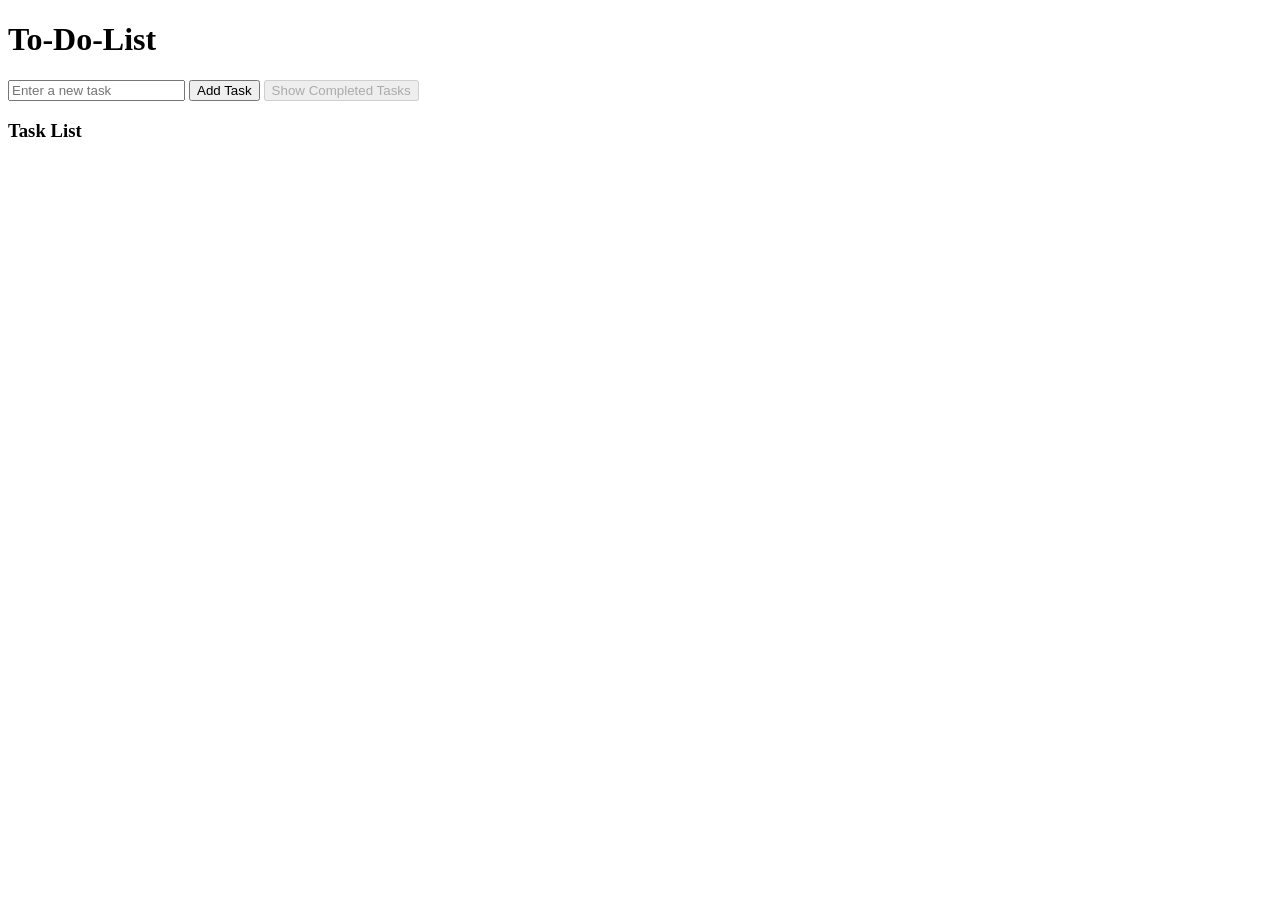
==== to-do list/index.html @ 254b6108 "Added JavaScript mini projects" ====
<!DOCTYPE html>
<html lang="en">
<head>
    <meta charset="UTF-8">
    <meta name="viewport" content="width=device-width, initial-scale=1.0">
    <title>To-Do-List</title>
    <style>
        .completed-list {
            display: none;
            margin-top: 20px;
        }
    </style>
</head>
<body>
    <h1>To-Do-List</h1>
    
    <input type="text" id="taskInput" placeholder="Enter a new task">
    <button onclick="addTask()">Add Task</button>
    <button class="showList" onclick="toggleCompletedList()">Show Completed Tasks</button>

   <div>
    <h3>Task List</h3>
    <ul id="taskList"></ul>
   </div>

    <div class="completed-list">
        <h3>Completed Tasks</h3>
        <ul id="completedTaskList"></ul>
    </div>

    <script src="script.js"></script> 
</body>
</html>
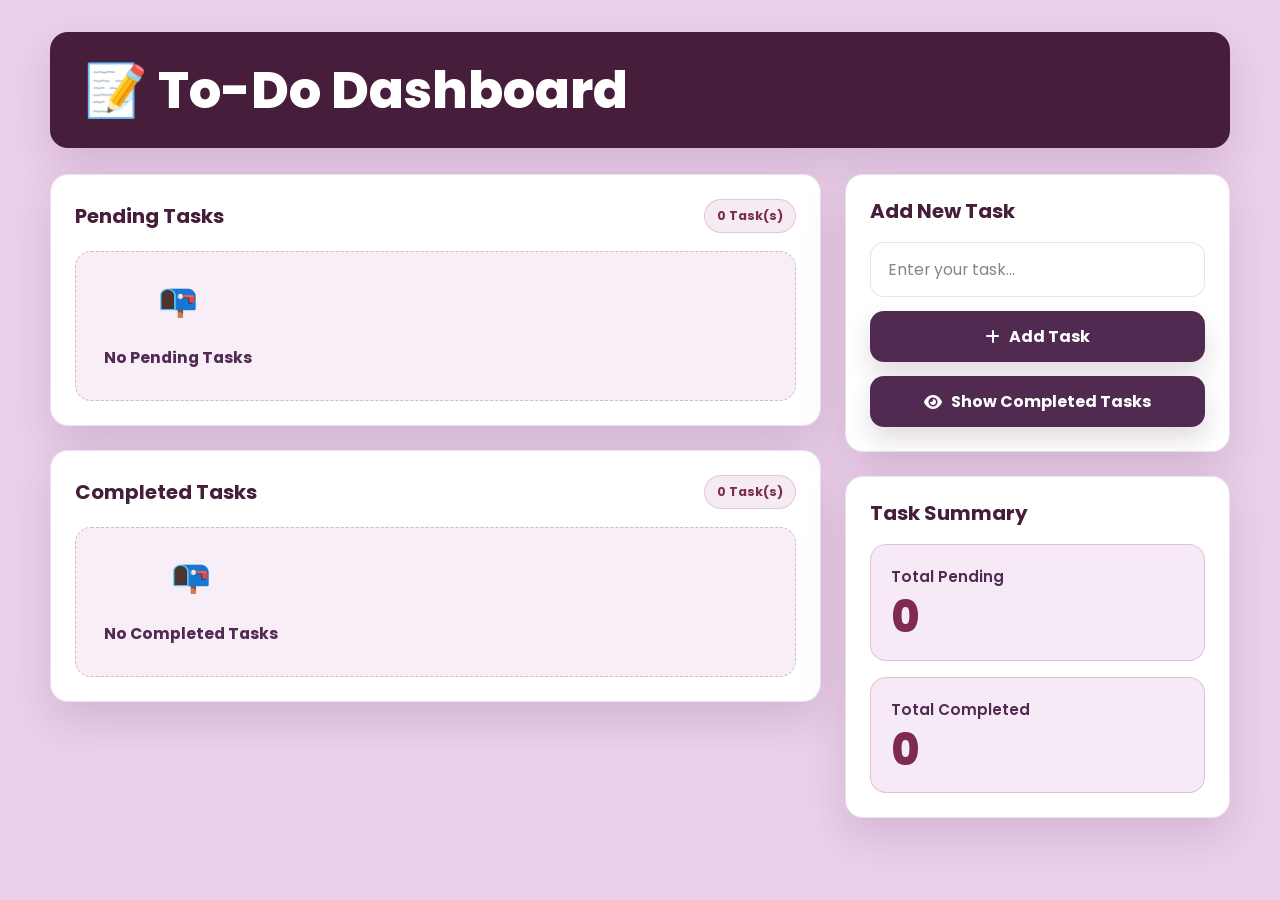
==== commit 7c06653f: "styled To-Do Dashboard project" ====
--- a/to-do list/index.html
+++ b/to-do list/index.html
@@ -3,31 +3,137 @@
 <head>
     <meta charset="UTF-8">
     <meta name="viewport" content="width=device-width, initial-scale=1.0">
-    <title>To-Do-List</title>
-    <style>
-        .completed-list {
-            display: none;
-            margin-top: 20px;
-        }
-    </style>
+    <title>To-Do Dashboard</title>
+
+    <link rel="stylesheet" href="style.css">
+
+    <!-- Font Awesome -->
+    <link rel="stylesheet"
+    href="https://cdnjs.cloudflare.com/ajax/libs/font-awesome/6.5.2/css/all.min.css">
 </head>
+
 <body>
-    <h1>To-Do-List</h1>
-    
-    <input type="text" id="taskInput" placeholder="Enter a new task">
-    <button onclick="addTask()">Add Task</button>
-    <button class="showList" onclick="toggleCompletedList()">Show Completed Tasks</button>
 
-   <div>
-    <h3>Task List</h3>
-    <ul id="taskList"></ul>
-   </div>
+    <div class="container">
 
-    <div class="completed-list">
-        <h3>Completed Tasks</h3>
-        <ul id="completedTaskList"></ul>
+        <!-- Header -->
+        <header>
+            <h1>📝 To-Do Dashboard</h1>
+        </header>
+
+        <!-- Dashboard -->
+        <div class="dashboard">
+
+            <!-- Left Side -->
+            <div class="left-panel">
+
+                <!-- Pending Tasks -->
+                <div class="card">
+
+                    <div class="card-heading">
+                        <h2>Pending Tasks</h2>
+
+                        <span id="pendingCount">0 Tasks</span>
+                    </div>
+
+                    <ol id="taskList">
+
+                        <!-- Dynamic Tasks -->
+
+                    </ol>
+
+                </div>
+
+                <!-- Completed Tasks -->
+
+                <div class="card completed-card">
+
+                    <div class="card-heading">
+
+                        <h2>Completed Tasks</h2>
+
+                        <span id="completedCount">0 Tasks</span>
+
+                    </div>
+
+                    <ol id="completedTaskList">
+
+                    </ol>
+
+                </div>
+
+            </div>
+
+            <!-- Right Side -->
+
+            <div class="right-panel">
+
+                <div class="card">
+
+                    <h2>Add New Task</h2>
+
+                    <div class="input-box">
+
+                        <input
+                            type="text"
+                            id="taskInput"
+                            placeholder="Enter your task..."
+                        >
+
+                        <button id="addBtn" onclick="addTask()">
+
+                            <i class="fa-solid fa-plus"></i>
+
+                            Add Task
+
+                        </button>
+
+                    </div>
+
+                    <button
+                        class="showList"
+                        onclick="toggleCompletedList()"
+                    >
+
+                        <i class="fa-solid fa-eye"></i>
+
+                        Show Completed Tasks
+
+                    </button>
+
+                </div>
+
+                <!-- Statistics -->
+
+                <div class="card stats">
+
+                    <h2>Task Summary</h2>
+
+                    <div class="stat-box">
+
+                        <h3>Total Pending</h3>
+
+                        <p id="pendingSummary">0</p>
+
+                    </div>
+
+                    <div class="stat-box">
+
+                        <h3>Total Completed</h3>
+
+                        <p id="completedSummary">0</p>
+
+                    </div>
+
+                </div>
+
+            </div>
+
+        </div>
+
     </div>
 
-    <script src="script.js"></script> 
+    <script src="script.js"></script>
+
 </body>
-</html>
+</html>
--- a/to-do list/style.css
+++ b/to-do list/style.css
@@ -0,0 +1,427 @@
+@import url("https://fonts.googleapis.com/css2?family=Poppins:wght@400;500;600;700;800&display=swap");
+
+* {
+    margin: 0;
+    padding: 0;
+    box-sizing: border-box;
+    font-family: "Poppins", sans-serif;
+}
+
+:root {
+    --primary-dark: #461D3A;
+    --primary: #502A50;
+    --accent: #7E2A53;
+    --secondary-accent: #BA71A2;
+    --background: #ECD0EC;
+    --white: #FFFFFF;
+    --text: #2D2D2D;
+    --soft-border: rgba(70, 29, 58, 0.12);
+    --soft-shadow: 0 18px 45px rgba(70, 29, 58, 0.15);
+    --soft-shadow-hover: 0 24px 60px rgba(70, 29, 58, 0.20);
+}
+
+body {
+    min-height: 100vh;
+    background: var(--background);
+    color: var(--text);
+}
+
+button,
+input {
+    font: inherit;
+}
+
+button {
+    border: 0;
+    cursor: pointer;
+}
+
+.container {
+    width: min(1180px, calc(100% - 40px));
+    margin: 0 auto;
+    padding: 32px 0;
+}
+
+header {
+    background: var(--primary-dark);
+    border-radius: 18px;
+    padding: 30px 34px;
+    margin-bottom: 26px;
+    box-shadow: var(--soft-shadow);
+}
+
+h1 {
+    color: var(--white);
+    font-size: clamp(2rem, 4vw, 3.4rem);
+    line-height: 1.1;
+    font-weight: 800;
+    letter-spacing: 0;
+}
+
+h2 {
+    color: var(--primary-dark);
+    font-size: 1.25rem;
+    line-height: 1.25;
+    font-weight: 700;
+}
+
+h3 {
+    color: var(--primary);
+    font-size: 0.95rem;
+    font-weight: 600;
+}
+
+.dashboard {
+    display: grid;
+    grid-template-columns: minmax(0, 2fr) minmax(300px, 1fr);
+    gap: 24px;
+    align-items: start;
+}
+
+.left-panel,
+.right-panel {
+    display: grid;
+    gap: 24px;
+}
+
+.card {
+    background: var(--white);
+    border: 1px solid var(--soft-border);
+    border-radius: 18px;
+    padding: 24px;
+    box-shadow: var(--soft-shadow);
+    transition: transform 0.28s ease, box-shadow 0.28s ease, border-color 0.28s ease;
+}
+
+.card:hover {
+    transform: translateY(-5px);
+    box-shadow: var(--soft-shadow-hover);
+    border-color: rgba(186, 113, 162, 0.38);
+}
+
+.card-heading {
+    display: flex;
+    align-items: center;
+    justify-content: space-between;
+    gap: 16px;
+    margin-bottom: 18px;
+}
+
+.card-heading span {
+    flex: 0 0 auto;
+    color: var(--accent);
+    background: rgba(186, 113, 162, 0.14);
+    border: 1px solid rgba(186, 113, 162, 0.32);
+    border-radius: 999px;
+    padding: 7px 12px;
+    font-size: 0.78rem;
+    font-weight: 700;
+}
+
+.input-box {
+    display: grid;
+    gap: 14px;
+    margin-top: 18px;
+}
+
+input[type="text"] {
+    width: 100%;
+    min-height: 54px;
+    color: var(--text);
+    background: var(--white);
+    border: 1px solid var(--soft-border);
+    border-radius: 14px;
+    outline: 0;
+    padding: 15px 17px;
+    font-size: 0.98rem;
+    transition: border-color 0.24s ease, box-shadow 0.24s ease, transform 0.24s ease;
+}
+
+input[type="text"]::placeholder {
+    color: rgba(45, 45, 45, 0.58);
+}
+
+input[type="text"]:focus {
+    border-color: var(--accent);
+    box-shadow: 0 0 0 4px rgba(126, 42, 83, 0.16);
+    transform: translateY(-1px);
+}
+
+#addBtn,
+.showList {
+    display: inline-flex;
+    align-items: center;
+    justify-content: center;
+    gap: 9px;
+    min-height: 50px;
+    width: 100%;
+    color: var(--white);
+    background: var(--primary);
+    border-radius: 14px;
+    padding: 13px 18px;
+    font-weight: 700;
+    transition: transform 0.24s ease, background 0.24s ease, box-shadow 0.24s ease;
+    box-shadow: 0 12px 24px rgba(70, 29, 58, 0.16);
+}
+
+#addBtn:hover,
+.showList:hover {
+    background: var(--accent);
+    transform: translateY(-2px) scale(1.02);
+    box-shadow: 0 16px 30px rgba(70, 29, 58, 0.22);
+}
+
+#addBtn:active,
+.showList:active,
+li button:active {
+    transform: scale(0.98);
+}
+
+.showList {
+    margin-top: 14px;
+}
+
+.showList:disabled {
+    background: rgba(80, 42, 80, 0.52);
+    cursor: not-allowed;
+    transform: none;
+    box-shadow: none;
+}
+
+ol {
+    display: grid;
+    gap: 12px;
+    list-style: none;
+}
+
+li {
+    display: flex;
+    align-items: center;
+    justify-content: space-between;
+    gap: 16px;
+    min-height: 68px;
+    color: var(--text);
+    background: var(--white);
+    border: 1px solid var(--soft-border);
+    border-radius: 16px;
+    padding: 14px 16px;
+    box-shadow: 0 10px 24px rgba(70, 29, 58, 0.10);
+    transition: transform 0.24s ease, box-shadow 0.24s ease, border-color 0.24s ease;
+}
+
+li:hover {
+    transform: translateY(-3px);
+    box-shadow: 0 15px 34px rgba(70, 29, 58, 0.15);
+    border-color: rgba(186, 113, 162, 0.46);
+}
+
+li > div:first-child,
+li > div:last-child {
+    display: flex;
+    align-items: center;
+    gap: 12px;
+}
+
+li > div:first-child {
+    min-width: 0;
+    flex: 1 1 auto;
+}
+
+li span {
+    min-width: 0;
+    overflow-wrap: anywhere;
+    font-size: 0.98rem;
+    font-weight: 500;
+}
+
+li input[type="checkbox"] {
+    flex: 0 0 auto;
+    width: 20px;
+    height: 20px;
+    accent-color: var(--accent);
+    cursor: pointer;
+}
+
+li button {
+    display: inline-flex;
+    align-items: center;
+    justify-content: center;
+    width: 40px;
+    height: 40px;
+    flex: 0 0 40px;
+    color: var(--white);
+    border-radius: 12px;
+    font-size: 0;
+    transition: transform 0.22s ease, background 0.22s ease, box-shadow 0.22s ease;
+    box-shadow: 0 10px 20px rgba(70, 29, 58, 0.14);
+}
+
+li button:hover {
+    transform: translateY(-2px) scale(1.05);
+    box-shadow: 0 14px 26px rgba(70, 29, 58, 0.22);
+}
+
+#taskList li > div:last-child button:first-child {
+    background: var(--secondary-accent);
+}
+
+#taskList li > div:last-child button:last-child,
+#completedTaskList li > button {
+    background: var(--primary-dark);
+}
+
+#taskList li > div:last-child button:first-child:hover {
+    background: var(--accent);
+}
+
+#taskList li > div:last-child button:last-child:hover,
+#completedTaskList li > button:hover {
+    background: var(--accent);
+}
+
+#taskList li > div:last-child button:first-child::before,
+#taskList li > div:last-child button:last-child::before,
+#completedTaskList li > button::before {
+    font-family: "Font Awesome 6 Free";
+    font-size: 0.95rem;
+    font-weight: 900;
+    line-height: 1;
+}
+
+#taskList li > div:last-child button:first-child::before {
+    content: "\f044";
+}
+
+#taskList li > div:last-child button:last-child::before,
+#completedTaskList li > button::before {
+    content: "\f2ed";
+}
+
+#completedTaskList li span {
+    color: rgba(45, 45, 45, 0.72);
+    text-decoration: line-through;
+    text-decoration-color: var(--secondary-accent);
+    text-decoration-thickness: 2px;
+}
+
+.empty {
+    display: grid;
+    place-items: center;
+    min-height: 150px;
+    padding: 28px;
+    color: var(--primary);
+    background: rgba(236, 208, 236, 0.36);
+    border: 1px dashed rgba(126, 42, 83, 0.28);
+    border-radius: 16px;
+    box-shadow: none;
+    text-align: center;
+    font-size: 0.98rem;
+    font-weight: 700;
+    font-style: normal;
+}
+
+.empty::before {
+    content: "\1F4ED";
+    display: block;
+    margin-bottom: 8px;
+    font-size: 2rem;
+    line-height: 1;
+}
+
+.empty:hover {
+    transform: none;
+    box-shadow: none;
+}
+
+.stats {
+    display: grid;
+    gap: 16px;
+}
+
+.stats h2 {
+    margin-bottom: 2px;
+}
+
+.stat-box {
+    display: grid;
+    gap: 8px;
+    background: rgba(236, 208, 236, 0.44);
+    border: 1px solid rgba(186, 113, 162, 0.34);
+    border-radius: 16px;
+    padding: 20px;
+    transition: transform 0.24s ease, border-color 0.24s ease, box-shadow 0.24s ease;
+}
+
+.stat-box:hover {
+    transform: translateY(-3px);
+    border-color: var(--secondary-accent);
+    box-shadow: 0 14px 30px rgba(70, 29, 58, 0.12);
+}
+
+.stat-box p {
+    color: var(--accent);
+    font-size: 2.7rem;
+    line-height: 1;
+    font-weight: 800;
+}
+
+@media (max-width: 900px) {
+    .container {
+        width: min(100% - 28px, 860px);
+        padding: 22px 0;
+    }
+
+    header {
+        padding: 26px;
+        margin-bottom: 20px;
+    }
+
+    .dashboard {
+        grid-template-columns: minmax(0, 1.35fr) minmax(260px, 0.85fr);
+        gap: 18px;
+    }
+
+    .left-panel,
+    .right-panel {
+        gap: 18px;
+    }
+
+    .card {
+        padding: 20px;
+    }
+}
+
+@media (max-width: 720px) {
+    .container {
+        width: min(100% - 22px, 560px);
+        padding: 16px 0;
+    }
+
+    header {
+        padding: 24px 20px;
+    }
+
+    .dashboard {
+        grid-template-columns: 1fr;
+    }
+
+    .card-heading {
+        align-items: flex-start;
+        flex-direction: column;
+        gap: 10px;
+    }
+
+    li {
+        align-items: flex-start;
+        flex-direction: column;
+    }
+
+    li > div:last-child {
+        width: 100%;
+        justify-content: flex-end;
+    }
+
+    .empty {
+        align-items: center;
+    }
+}
